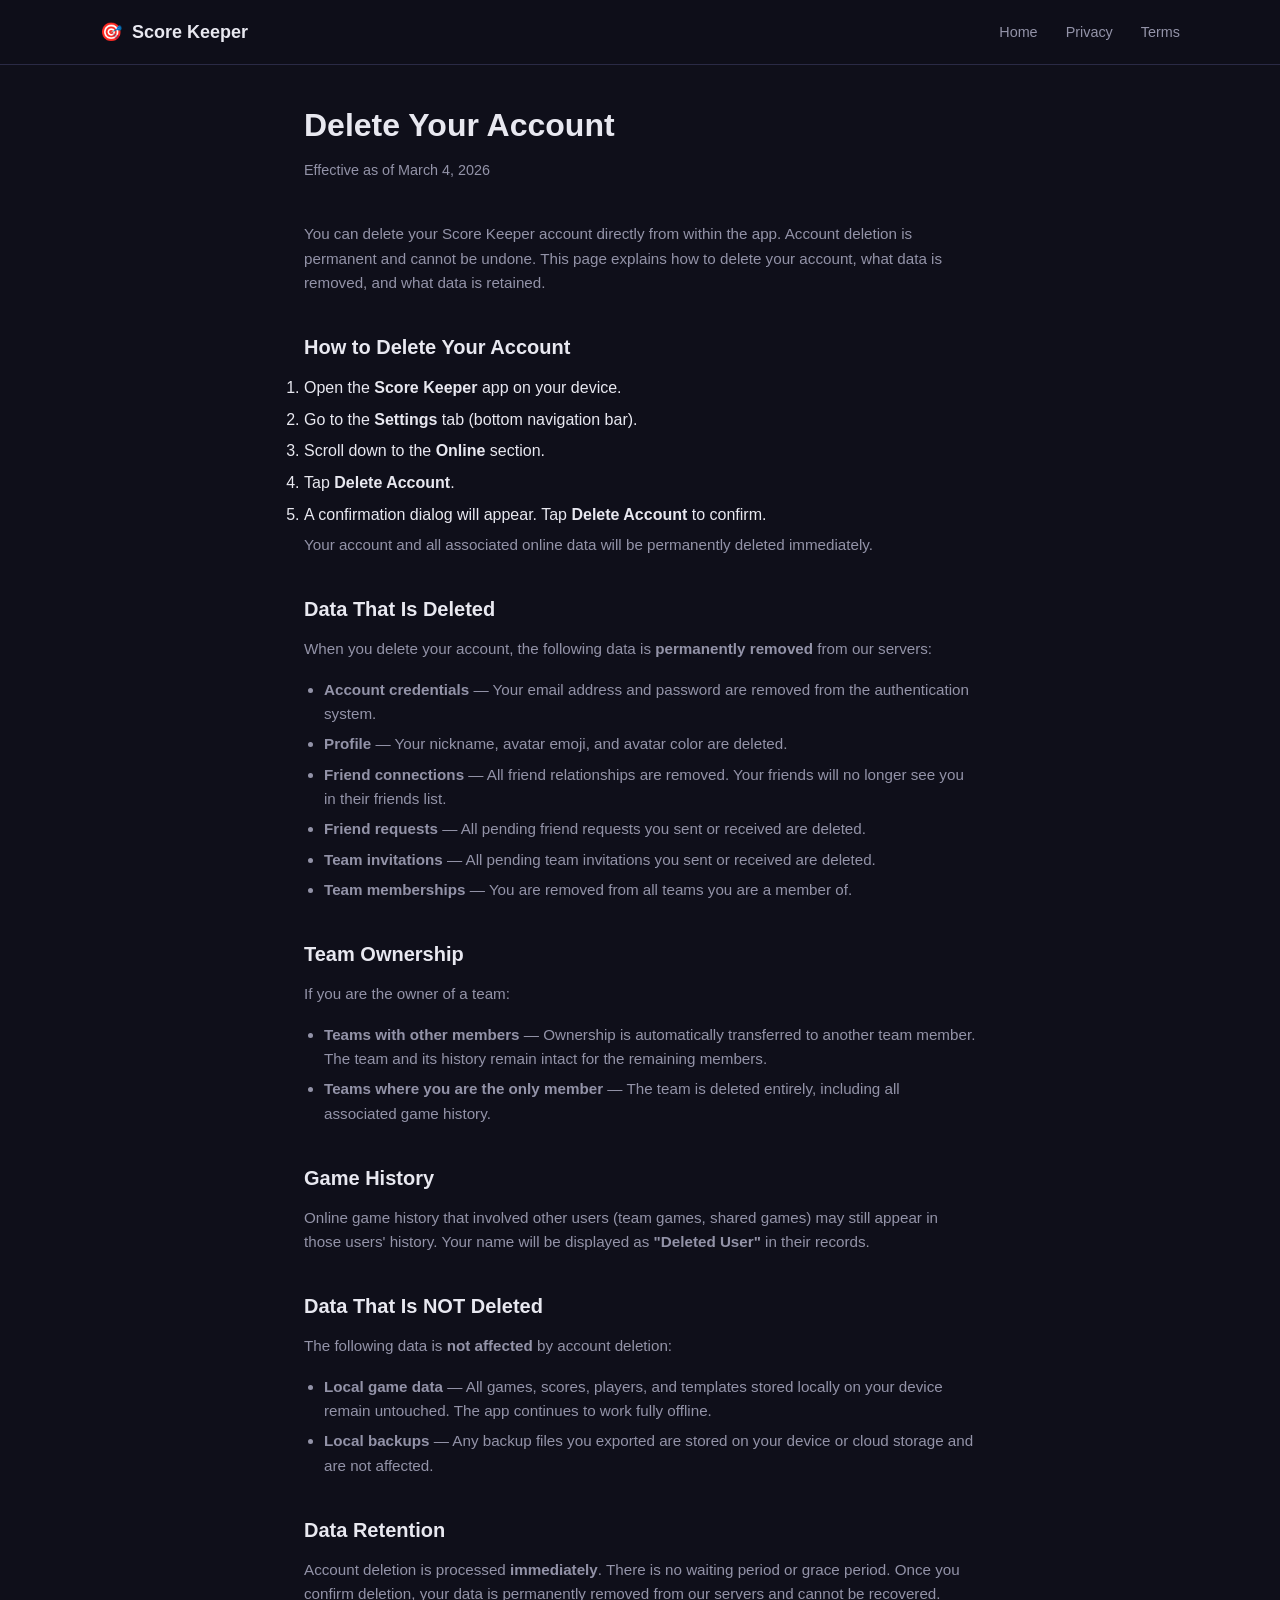
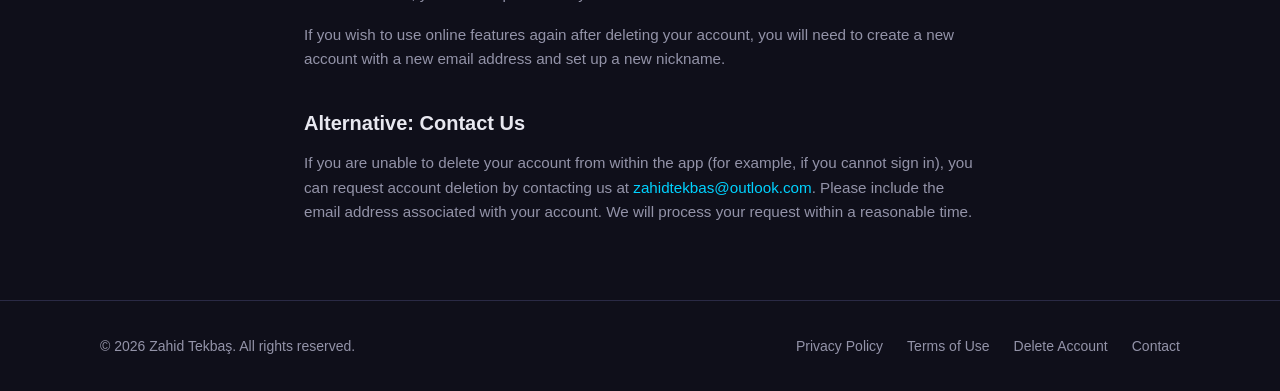
==== delete-account.html @ e74aa5cb "site update" ====
<!DOCTYPE html>
<html lang="en">

<head>
  <meta charset="UTF-8">
  <meta name="viewport" content="width=device-width, initial-scale=1.0">
  <title>Delete Account - Score Keeper</title>
  <meta name="description"
    content="How to delete your Score Keeper account and what data is removed.">
  <link rel="stylesheet" href="styles.css">
</head>

<body>

  <!-- Navigation -->
  <nav class="navbar">
    <div class="navbar-inner">
      <a href="./" class="navbar-brand">
        <span>🎯</span>
        Score Keeper
      </a>
      <ul class="navbar-links">
        <li><a href="./">Home</a></li>
        <li><a href="privacy-policy.html">Privacy</a></li>
        <li><a href="terms-of-use.html">Terms</a></li>
      </ul>
    </div>
  </nav>

  <!-- Content -->
  <main class="legal-page">
    <h1>Delete Your Account</h1>
    <p class="last-updated">Effective as of March 4, 2026</p>

    <p>You can delete your Score Keeper account directly from within the app. Account deletion is permanent and cannot be
      undone. This page explains how to delete your account, what data is removed, and what data is retained.</p>

    <h2>How to Delete Your Account</h2>
    <ol>
      <li>Open the <strong>Score Keeper</strong> app on your device.</li>
      <li>Go to the <strong>Settings</strong> tab (bottom navigation bar).</li>
      <li>Scroll down to the <strong>Online</strong> section.</li>
      <li>Tap <strong>Delete Account</strong>.</li>
      <li>A confirmation dialog will appear. Tap <strong>Delete Account</strong> to confirm.</li>
    </ol>
    <p>Your account and all associated online data will be permanently deleted immediately.</p>

    <h2>Data That Is Deleted</h2>
    <p>When you delete your account, the following data is <strong>permanently removed</strong> from our servers:</p>
    <ul>
      <li><strong>Account credentials</strong> &mdash; Your email address and password are removed from the
        authentication system.</li>
      <li><strong>Profile</strong> &mdash; Your nickname, avatar emoji, and avatar color are deleted.</li>
      <li><strong>Friend connections</strong> &mdash; All friend relationships are removed. Your friends will no longer
        see you in their friends list.</li>
      <li><strong>Friend requests</strong> &mdash; All pending friend requests you sent or received are deleted.</li>
      <li><strong>Team invitations</strong> &mdash; All pending team invitations you sent or received are deleted.</li>
      <li><strong>Team memberships</strong> &mdash; You are removed from all teams you are a member of.</li>
    </ul>

    <h2>Team Ownership</h2>
    <p>If you are the owner of a team:</p>
    <ul>
      <li><strong>Teams with other members</strong> &mdash; Ownership is automatically transferred to another team
        member. The team and its history remain intact for the remaining members.</li>
      <li><strong>Teams where you are the only member</strong> &mdash; The team is deleted entirely, including all
        associated game history.</li>
    </ul>

    <h2>Game History</h2>
    <p>Online game history that involved other users (team games, shared games) may still appear in those users' history.
      Your name will be displayed as <strong>"Deleted User"</strong> in their records.</p>

    <h2>Data That Is NOT Deleted</h2>
    <p>The following data is <strong>not affected</strong> by account deletion:</p>
    <ul>
      <li><strong>Local game data</strong> &mdash; All games, scores, players, and templates stored locally on your
        device remain untouched. The app continues to work fully offline.</li>
      <li><strong>Local backups</strong> &mdash; Any backup files you exported are stored on your device or cloud storage
        and are not affected.</li>
    </ul>

    <h2>Data Retention</h2>
    <p>Account deletion is processed <strong>immediately</strong>. There is no waiting period or grace period. Once you
      confirm deletion, your data is permanently removed from our servers and cannot be recovered.</p>
    <p>If you wish to use online features again after deleting your account, you will need to create a new account with a
      new email address and set up a new nickname.</p>

    <h2>Alternative: Contact Us</h2>
    <p>If you are unable to delete your account from within the app (for example, if you cannot sign in), you can
      request account deletion by contacting us at <a
        href="mailto:zahidtekbas@outlook.com">zahidtekbas@outlook.com</a>. Please include the email address associated
      with your account. We will process your request within a reasonable time.</p>
  </main>

  <!-- Footer -->
  <footer class="footer">
    <div class="footer-inner">
      <span class="footer-copy">&copy; 2026 Zahid Tekba&#351;. All rights reserved.</span>
      <ul class="footer-links">
        <li><a href="privacy-policy.html">Privacy Policy</a></li>
        <li><a href="terms-of-use.html">Terms of Use</a></li>
        <li><a href="delete-account.html">Delete Account</a></li>
        <li><a href="mailto:zahidtekbas@outlook.com">Contact</a></li>
      </ul>
    </div>
  </footer>

</body>

</html>
---- styles.css ----
:root {
  --primary: #6C5CE7;
  --primary-dark: #5A4BD1;
  --bg: #0F0F1A;
  --bg-card: #1A1A2E;
  --bg-card-hover: #222240;
  --text: #E8E8F0;
  --text-muted: #9393A8;
  --border: #2A2A45;
  --accent: #00D2FF;
}

* {
  margin: 0;
  padding: 0;
  box-sizing: border-box;
}

html {
  scroll-behavior: smooth;
}

body {
  font-family: -apple-system, BlinkMacSystemFont, 'Segoe UI', Roboto, Oxygen, sans-serif;
  background: var(--bg);
  color: var(--text);
  line-height: 1.6;
  -webkit-font-smoothing: antialiased;
}

a {
  color: var(--accent);
  text-decoration: none;
  transition: opacity 0.2s;
}

a:hover {
  opacity: 0.8;
}

/* ── Navigation ── */

.navbar {
  position: fixed;
  top: 0;
  left: 0;
  right: 0;
  z-index: 100;
  background: rgba(15, 15, 26, 0.85);
  backdrop-filter: blur(12px);
  -webkit-backdrop-filter: blur(12px);
  border-bottom: 1px solid var(--border);
  padding: 0 24px;
}

.navbar-inner {
  max-width: 1080px;
  margin: 0 auto;
  display: flex;
  align-items: center;
  justify-content: space-between;
  height: 64px;
}

.navbar-brand {
  display: flex;
  align-items: center;
  gap: 10px;
  font-weight: 700;
  font-size: 1.125rem;
  color: var(--text);
}

.navbar-brand img {
  width: 32px;
  height: 32px;
  border-radius: 8px;
}

.navbar-links {
  display: flex;
  gap: 28px;
  list-style: none;
}

.navbar-links a {
  color: var(--text-muted);
  font-size: 0.9rem;
  font-weight: 500;
  transition: color 0.2s;
}

.navbar-links a:hover {
  color: var(--text);
  opacity: 1;
}

/* ── Hero ── */

.hero {
  min-height: 100vh;
  display: flex;
  align-items: center;
  justify-content: center;
  text-align: center;
  padding: 120px 24px 80px;
  background:
    radial-gradient(ellipse 60% 50% at 50% 0%, rgba(108, 92, 231, 0.15) 0%, transparent 100%),
    var(--bg);
}

.hero-content {
  max-width: 640px;
}

.hero-icon {
  font-size: 4rem;
  margin-bottom: 24px;
}

.hero h1 {
  font-size: 3rem;
  font-weight: 800;
  letter-spacing: -0.02em;
  line-height: 1.15;
  margin-bottom: 16px;
}

.hero h1 span {
  background: linear-gradient(135deg, var(--primary), var(--accent));
  -webkit-background-clip: text;
  -webkit-text-fill-color: transparent;
  background-clip: text;
}

.hero p {
  font-size: 1.2rem;
  color: var(--text-muted);
  margin-bottom: 36px;
  max-width: 480px;
  margin-left: auto;
  margin-right: auto;
}

.store-badges {
  display: flex;
  gap: 16px;
  justify-content: center;
  flex-wrap: wrap;
}

.store-badge {
  display: inline-block;
  height: 52px;
  transition: transform 0.2s;
}

.store-badge:hover {
  transform: translateY(-2px);
}

.store-badge img {
  height: 100%;
}

/* ── Features ── */

.features {
  padding: 80px 24px;
  max-width: 1080px;
  margin: 0 auto;
}

.features h2 {
  text-align: center;
  font-size: 2rem;
  font-weight: 700;
  margin-bottom: 48px;
}

.features-grid {
  display: grid;
  grid-template-columns: repeat(auto-fit, minmax(280px, 1fr));
  gap: 20px;
}

.feature-card {
  background: var(--bg-card);
  border: 1px solid var(--border);
  border-radius: 16px;
  padding: 28px;
  transition: background 0.2s, border-color 0.2s;
}

.feature-card:hover {
  background: var(--bg-card-hover);
  border-color: var(--primary);
}

.feature-card .icon {
  font-size: 1.75rem;
  margin-bottom: 12px;
}

.feature-card h3 {
  font-size: 1.1rem;
  font-weight: 600;
  margin-bottom: 8px;
}

.feature-card p {
  color: var(--text-muted);
  font-size: 0.95rem;
}

/* ── Legal Pages ── */

.legal-page {
  padding: 100px 24px 60px;
  max-width: 720px;
  margin: 0 auto;
}

.legal-page h1 {
  font-size: 2rem;
  font-weight: 700;
  margin-bottom: 8px;
}

.legal-page .last-updated {
  color: var(--text-muted);
  font-size: 0.9rem;
  margin-bottom: 40px;
}

.legal-page h2 {
  font-size: 1.25rem;
  font-weight: 600;
  margin-top: 36px;
  margin-bottom: 12px;
}

.legal-page p,
.legal-page ul {
  color: var(--text-muted);
  font-size: 0.95rem;
  margin-bottom: 16px;
}

.legal-page ul {
  padding-left: 20px;
}

.legal-page li {
  margin-bottom: 6px;
}

/* ── Footer ── */

.footer {
  border-top: 1px solid var(--border);
  padding: 32px 24px;
  text-align: center;
}

.footer-inner {
  max-width: 1080px;
  margin: 0 auto;
  display: flex;
  align-items: center;
  justify-content: space-between;
  flex-wrap: wrap;
  gap: 16px;
}

.footer-links {
  display: flex;
  gap: 24px;
  list-style: none;
}

.footer-links a {
  color: var(--text-muted);
  font-size: 0.875rem;
}

.footer-links a:hover {
  color: var(--text);
}

.footer-copy {
  color: var(--text-muted);
  font-size: 0.875rem;
}

/* ── Responsive ── */

@media (max-width: 600px) {
  .hero h1 {
    font-size: 2rem;
  }

  .hero p {
    font-size: 1rem;
  }

  .navbar-links {
    gap: 16px;
  }

  .footer-inner {
    flex-direction: column;
    text-align: center;
  }
}
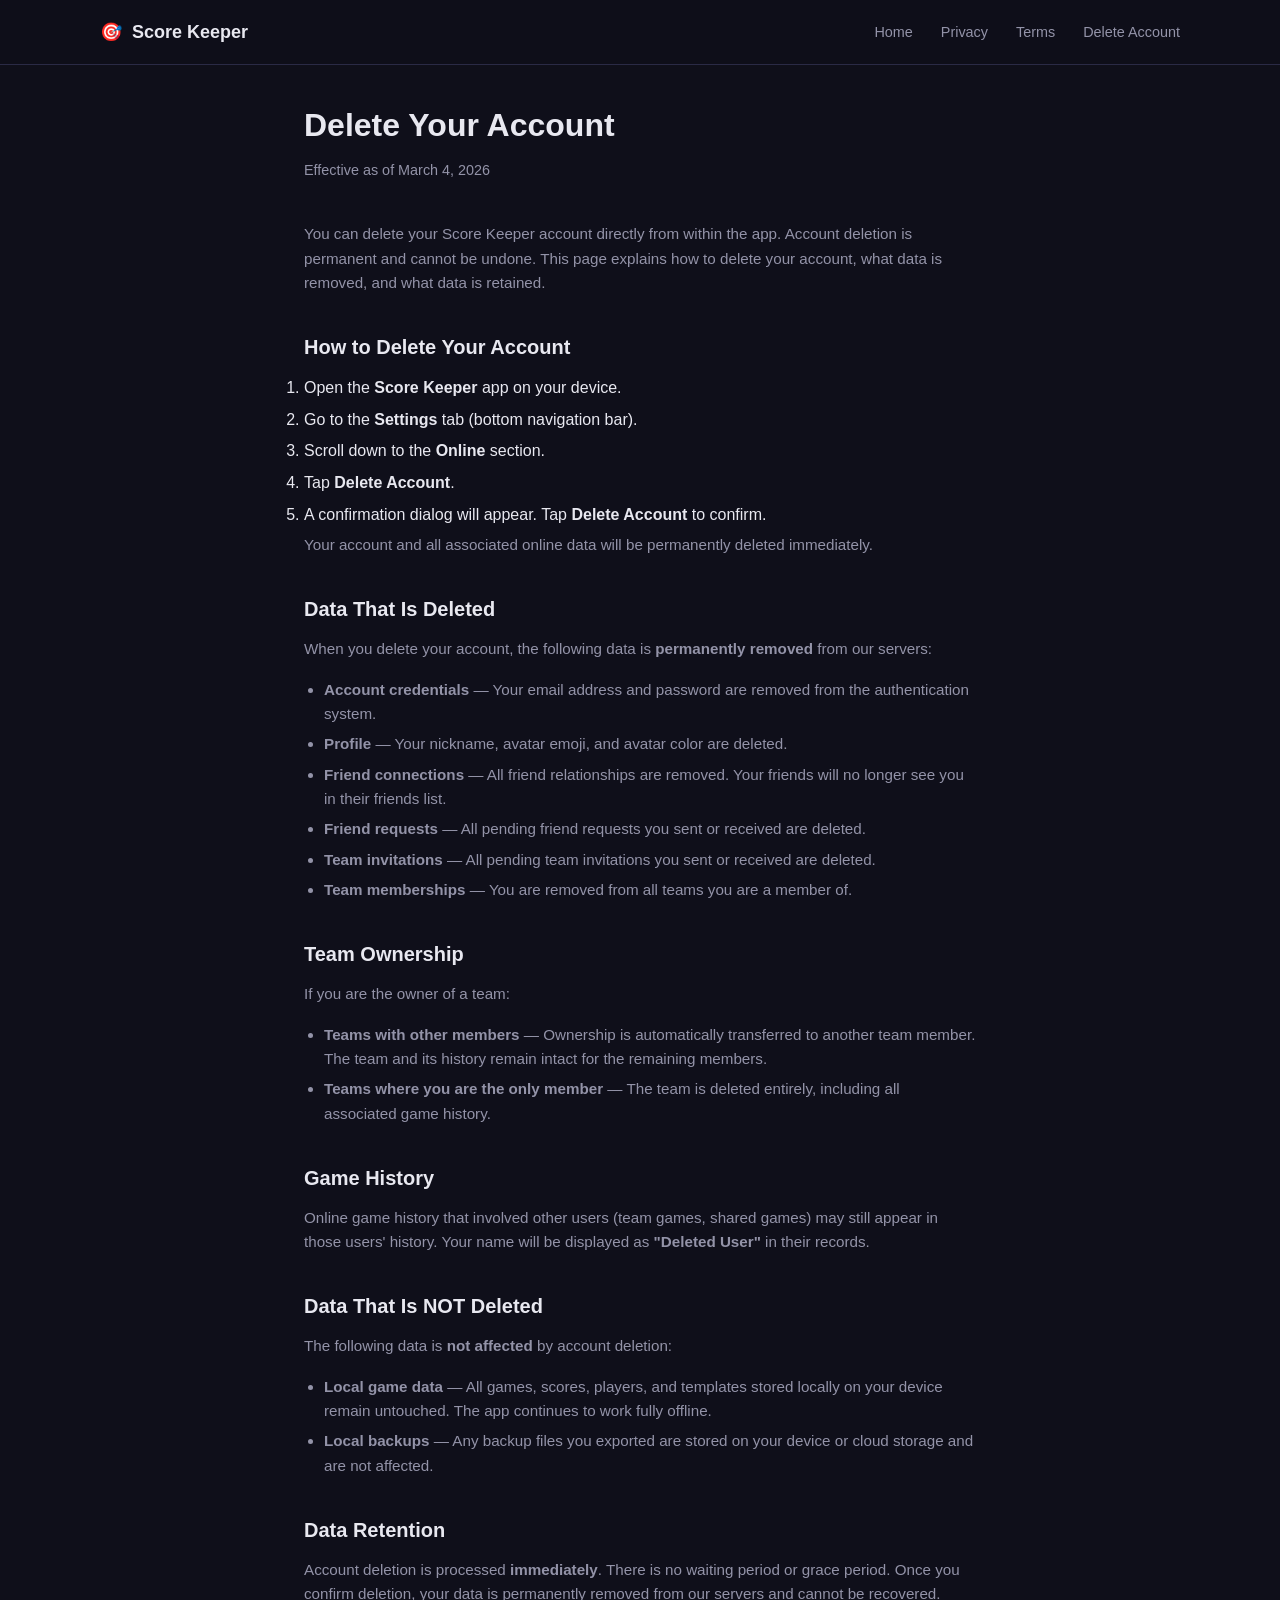
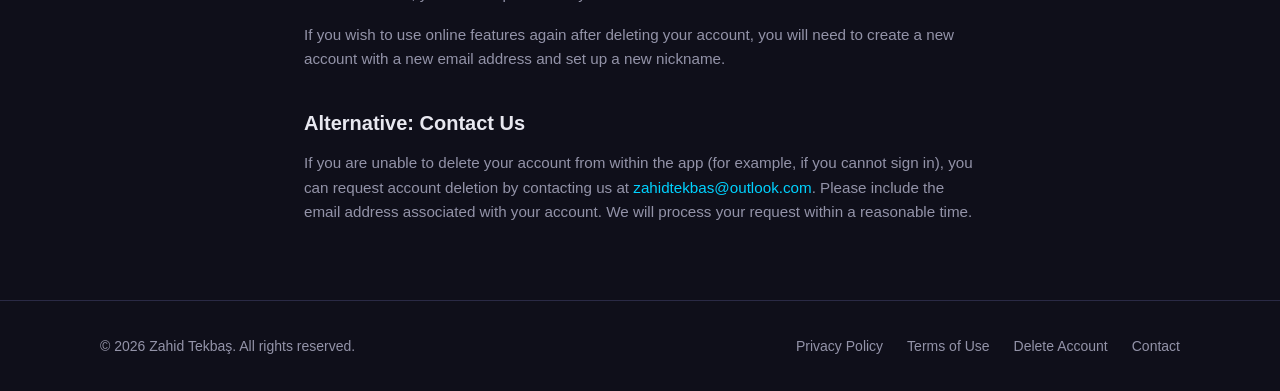
==== commit df633f4a: "website updated" ====
--- a/delete-account.html
+++ b/delete-account.html
@@ -23,6 +23,7 @@
         <li><a href="./">Home</a></li>
         <li><a href="privacy-policy.html">Privacy</a></li>
         <li><a href="terms-of-use.html">Terms</a></li>
+        <li><a href="delete-account.html">Delete Account</a></li>
       </ul>
     </div>
   </nav>
